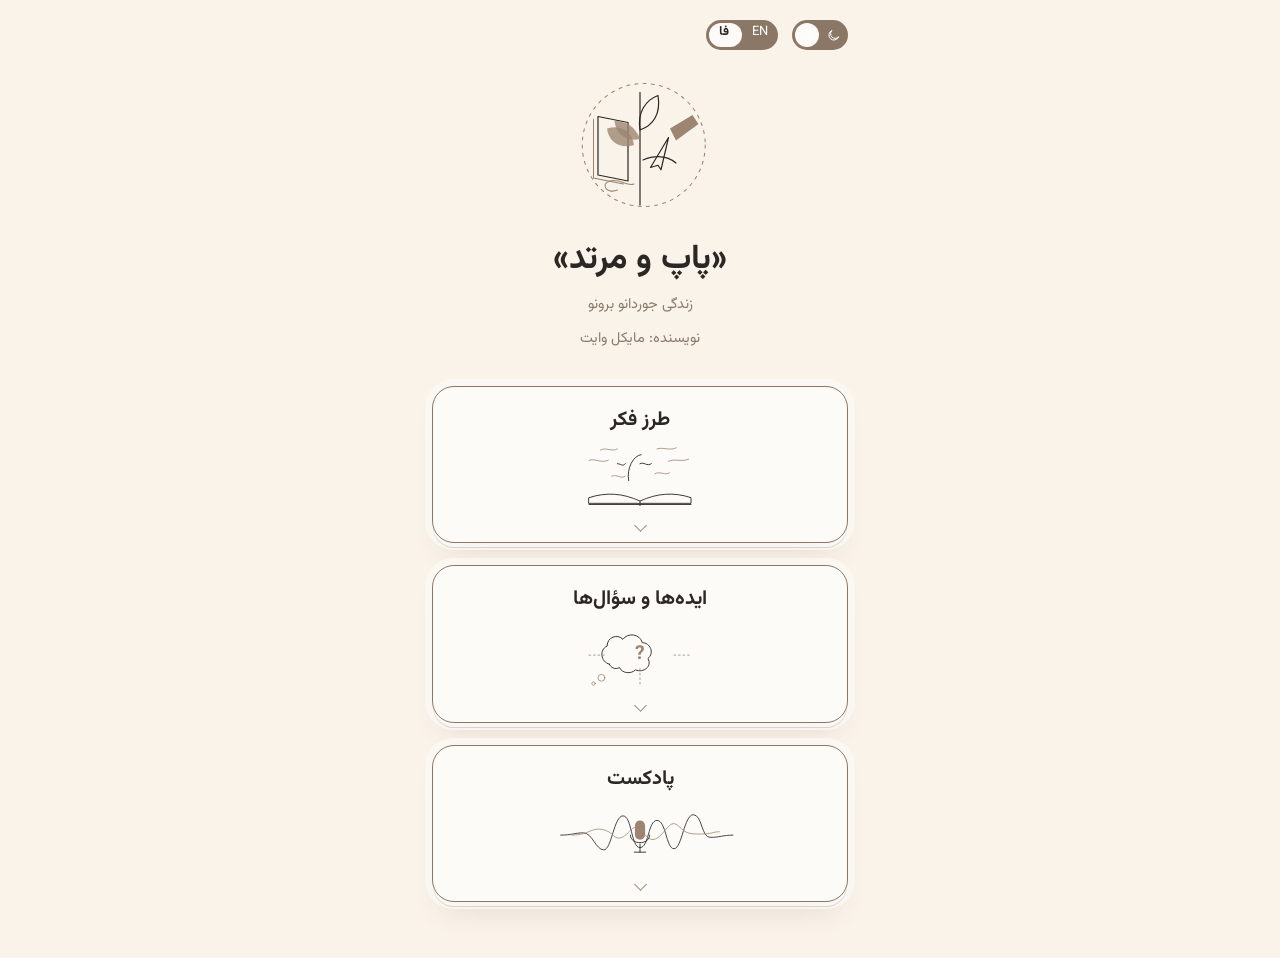
==== index.html @ 408b4d44 "Create index.html" ====
<!DOCTYPE html>
<html lang="fa" dir="rtl" data-theme="light">
<head>
<meta charset="utf-8">
<meta name="viewport" content="width=device-width, initial-scale=1">
<title>پاپ و مرتد | The Pope and the Heretic</title>
<link rel="preconnect" href="https://fonts.googleapis.com">
<link rel="preconnect" href="https://fonts.gstatic.com" crossorigin>
<link href="https://fonts.googleapis.com/css2?family=Vazirmatn:wght@300;400;500;700&display=swap" rel="stylesheet">
<style>
:root{--bg:#faf3ea;--card:#fdfbf8;--ink:#2b2724;--soft:#8a7b6c;--line:#8b7765;--accent:#9c8671;--shadow:rgba(120,95,70,.18)}
[data-theme="dark"]{--bg:#1d1a17;--card:#27231f;--ink:#f1e9df;--soft:#b3a393;--line:#a8927d;--accent:#c4ab92;--shadow:rgba(0,0,0,.5)}
*{box-sizing:border-box;margin:0}
html,body{min-height:100%}
body{background:var(--bg);color:var(--ink);font-family:"Vazirmatn",Tahoma,sans-serif;line-height:1.9;transition:background .3s,color .3s}
body[dir=ltr],[dir=ltr] body{font-family:"Vazirmatn",Georgia,serif}
a{color:inherit;text-decoration:none}
:focus-visible{outline:2px solid var(--accent);outline-offset:3px}
.wrap{max-width:460px;margin:0 auto;padding:20px 22px 56px}
.top{display:flex;justify-content:flex-start;align-items:center;gap:14px;direction:ltr;font-size:15px}
.langsw{width:72px;height:30px;border-radius:15px;border:0;background:var(--line);position:relative;display:flex;padding:0;cursor:pointer;font:inherit;font-size:13px;color:#fff}
.langsw::before{content:"";position:absolute;top:3px;left:3px;width:33px;height:24px;border-radius:12px;background:var(--card);transition:transform .25s}
html[lang=en] .langsw::before{transform:translateX(33px)}
.langsw span{flex:1;z-index:1;display:flex;align-items:center;justify-content:center;transition:color .25s}
html[lang=fa] .langsw span:first-child,html[lang=en] .langsw span:last-child{color:var(--ink);font-weight:700}
.theme{width:56px;height:30px;border-radius:15px;border:0;background:var(--line);position:relative;cursor:pointer;display:flex;align-items:center;justify-content:space-between;padding:0 7px;color:#fff}
.theme::before{content:"";position:absolute;top:3px;left:3px;width:24px;height:24px;border-radius:50%;background:var(--card);transition:transform .25s}
[data-theme="dark"] .theme::before{transform:translateX(26px)}
.theme svg{width:15px;height:15px;position:relative;z-index:1}
.top{justify-content:flex-end}
[dir=ltr] .top{justify-content:flex-end}
.logo{display:block;width:150px;margin:20px auto 14px;color:var(--ink)}
h1{font-size:34px;text-align:center;font-weight:700;line-height:1.5}
.tag{text-align:center;color:var(--soft);font-size:14.5px;margin:6px 0 34px}
.cards{display:grid;gap:22px}
.card{display:block;background:var(--card);border:1px solid var(--line);border-radius:22px;padding:0;text-align:center;box-shadow:0 0 0 7px color-mix(in srgb,var(--card) 70%,transparent),0 18px 30px -12px var(--shadow),0 5px 0 -1px var(--card),0 6px 0 -1px var(--line);transition:transform .2s}
.card:hover{transform:translateY(-2px)}
.hd{all:unset;box-sizing:border-box;display:block;width:100%;padding:14px 18px 10px;cursor:pointer;text-align:center}
.hd:focus-visible{outline:2px solid var(--accent);outline-offset:-4px;border-radius:22px}
.panel{padding:4px 16px 16px;text-align:start;border-top:1px dashed var(--line);margin:0 14px;padding-inline:0;padding-top:14px}
.card[data-open] .hd svg{opacity:.45}
.card h2{font-size:20px;font-weight:700;margin-bottom:2px}
.card svg{width:100%;height:68px}
.s{fill:none;stroke:var(--ink);stroke-width:1.6;stroke-linecap:round;stroke-linejoin:round}
.a{fill:none;stroke:var(--accent);stroke-width:1.4;stroke-linecap:round}
.f{fill:var(--accent);stroke:none}
.back{display:inline-block;margin:26px 0 8px;color:var(--soft);font-size:15px}
.page h1{font-size:28px;margin:10px 0 6px}
.page .tag{margin-bottom:24px}
.entry{background:var(--card);border:1px solid var(--line);border-radius:18px;padding:16px 18px;margin-bottom:14px}
.entry h3{font-size:17px;font-weight:500}
.entry p{color:var(--soft);font-size:14.5px}
.entry audio{width:100%;margin-top:10px}
.prose p{margin-bottom:12px;font-size:15.5px;line-height:2.1;text-align:justify}
.prose p:last-child{margin-bottom:0;font-weight:500}
.ql{list-style:none;padding:0;display:grid;gap:10px}
.ql li{background:var(--bg);border:1px solid var(--line);border-radius:14px;padding:10px 14px;font-size:15.5px;line-height:1.9}
[hidden]{display:none!important}

/* ===== پویانمایی ===== */
@keyframes rise{from{opacity:0;transform:translateY(10px)}}
@keyframes draw{to{stroke-dashoffset:0}}
@keyframes fadein{from{opacity:0}}
@keyframes float{50%{transform:translateY(-6px)}}
@keyframes drift{50%{transform:translate(4px,-5px);opacity:.6}}
@keyframes pulse{50%{transform:scale(1.18)}}
@keyframes wave{from{transform:scaleY(.45)}to{transform:scaleY(1.08)}}
.logo{animation:fadein .8s both}
h1{animation:rise .5s .1s both}
.tag{animation:rise .5s .15s both}
.tag+.tag{animation-delay:.2s}
.cards .card:nth-child(1){animation:rise .5s .25s both}
.cards .card:nth-child(2){animation:rise .5s .32s both}
.cards .card:nth-child(3){animation:rise .5s .39s both}
.top{animation:fadein .8s both}
.card,.entry,.ql li{transition:background .3s,border-color .3s,transform .25s,box-shadow .3s}
.card:active{transform:scale(.985)}
.hd svg{transition:transform .35s,opacity .3s}
.hd:hover svg{transform:scale(1.05)}
.hd::after{content:"";display:block;width:8px;height:8px;margin:0 auto 2px;border-right:1.6px solid var(--accent);border-bottom:1.6px solid var(--accent);transform:rotate(45deg);transition:transform .35s}
.card[data-open] .hd::after{transform:rotate(225deg) translate(-2px,-2px)}
@media (prefers-reduced-motion:reduce){*,*::before{animation:none!important;transition:none!important}}

</style>
</head>
<body>
<div class="wrap">
  <div class="top">
    <button class="langsw" id="langsw" aria-label="Language / زبان"><span>فا</span><span>EN</span></button>
    <button class="theme" id="theme" aria-label="Toggle theme">
      <svg viewBox="0 0 24 24" class="s" style="stroke:#fff"><circle cx="12" cy="12" r="4"/><path d="M12 2v3M12 19v3M2 12h3M19 12h3M5 5l2 2M17 17l2 2M19 5l-2 2M7 17l-2 2"/></svg>
      <svg viewBox="0 0 24 24" class="s" style="stroke:#fff"><path d="M20 14.5A8 8 0 1 1 9.5 4a6.5 6.5 0 0 0 10.5 10.5z"/></svg>
    </button>
  </div>

  <!-- HOME -->
  <main id="home">
    <svg class="logo" viewBox="0 0 200 200" aria-hidden="true">
      <circle class="a" cx="105" cy="100" r="82" stroke-dasharray="4 7"/>
      <path class="s" d="M44 62l40 8v78l-40-8z"/><path class="a" d="M38 66v78l40 8"/>
      <path class="f" d="M56 78c18-6 34 4 36 22-18 6-34-4-36-22z" opacity=".8"/>
      <path class="s" d="M100 30v150"/>
      <path class="s" d="M100 80c-4-24 8-40 24-46 4 24-6 40-24 46z"/>
      <path class="f" d="M100 92c-6-16-18-24-34-24 2 18 16 28 34 24z" opacity=".8"/>
      <path class="s" d="M104 120c20-8 34-4 44 4"/>
      <path class="f" d="M140 78l30-18 8 12-30 22z"/><path class="s" d="M138 90l-24 40 10-3 4 6z"/>
      <path class="a" d="M70 160c-14 6-24-8-10-12s22 8 32 4"/>
    </svg>
    <h1 data-i="title">«پاپ و مرتد»</h1>
    <p class="tag" data-i="tag" style="margin-bottom:2px">زندگی جوردانو برونو</p>
    <p class="tag" data-i="author">نویسنده: مایکل وایت</p>
    <nav class="cards">
      <article class="card" id="mindset"><button class="hd" aria-expanded="false" aria-controls="p-mindset"><h2 data-i="c1">طرز فکر</h2><svg viewBox="0 0 300 120"><path class="a" d="M80 16c10-6 20 4 30-2M60 34c12-4 20 6 34 0M180 14c10-4 24 4 34-2M200 36c10-6 24 2 36-4"/><path class="s" d="M130 70c-4-22 8-44 22-46"/><path class="s" d="M110 40c6 0 10 6 14 0M150 40c8-4 12 6 20 0"/><path class="a" d="M100 62c10-4 16 6 24 0M176 58c10-6 18 4 26-2"/><path class="s" d="M60 100c30-10 60-8 90 6 30-14 60-16 90-6v10H60z" style="fill:var(--card)"/><path class="s" d="M60 112h180"/><path class="s" d="M150 106v8"/></svg></button><div class="panel" id="p-mindset" hidden><div class="prose"><p data-i="m1"></p><p data-i="m2"></p><p data-i="m3"></p><p data-i="m4"></p></div></div></article>
      <article class="card" id="ideas"><button class="hd" aria-expanded="false" aria-controls="p-ideas"><h2 data-i="c2">ایده‌ها و سؤال‌ها</h2><svg viewBox="0 0 300 120"><path class="s" d="M96 78c-16-4-18-26-4-32 0-16 18-22 28-12 8-12 30-10 34 6 14 0 22 18 10 28 8 14-8 26-22 20-8 8-24 6-28-4-8 4-16 0-18-6z"/><text x="150" y="68" text-anchor="middle" font-size="34" font-weight="700" style="fill:var(--accent)">?</text><path class="a" d="M150 86v30M60 62h30M210 62h32" stroke-dasharray="3 5"/><circle class="a" cx="82" cy="102" r="6"/><circle class="a" cx="68" cy="112" r="3"/></svg></button><div class="panel" id="p-ideas" hidden><ul class="ql"><li data-i="i1"></li><li data-i="i2"></li><li data-i="i3"></li><li data-i="i4"></li><li data-i="i5"></li></ul></div></article>
      <article class="card" id="podcast"><button class="hd" aria-expanded="false" aria-controls="p-podcast"><h2 data-i="c3">پادکست</h2><svg viewBox="0 0 300 120"><path class="s" d="M10 62c20 0 24-4 40-4s22 30 36 30 18-60 34-60 14 56 30 56 14-48 30-48 16 50 30 50 18-60 34-60 14 40 30 40 22-4 40-4" style="stroke-width:1.5"/><path class="a" d="M30 62c30 0 34-14 54-10s20 20 34 14 20-26 32-14 18 24 32 14 22-34 36-20 20 14 40 14 20-4 32-4"/><rect x="141" y="36" width="18" height="34" rx="9" style="fill:var(--accent)"/><path class="s" d="M133 62c0 18 34 18 34 0M150 78v14M140 92h20"/></svg></button><div class="panel" id="p-podcast" hidden><div id="eps"></div></div></article>
    </nav>
  </main>
</div>

<script>
const T={
fa:{m1:"شاید نتوان مطابق با نقطه نظر عموم مردم جوردانو برونو را اولین شهید راه علم دانست ولی به حق می‌توان وی را اولین شهید راه آزادی اندیشه برای نوع بشر متصور شد.",m2:"جوردانو برونو در زندگی خود رکورد جالبی دارد و آن این است که از طرف هر سه فرقه بزرگ مسیحی طرد شد. کاتولیک‌ها وی را از رم راندند. کالوینیست‌ها از ژنو و لوتری‌ها از آلمان.",m3:"زندگی برونو ستخوش تناقض‌هایی جالب توجه و مطالعه است. نولان در زمانی به قتل رسید که ساختارهای خشک قرون وسطایی تا حد زیادی مضمحل شده بودند. برونو در انتهای عصری مطرود کلیسا شد که در طول آن خود واتیکان بزرگانی نظیر میکل آنژ و رافائل را به کار گرفته بود تا آثاری مثل آفرینش، داوری اخروی و مکتب آتن را خلق کنند.",m4:"به راستی که ترس کلیسا از صدور حکم اعدام برونو بیش از بیم برونو از پذیرش آن بود.",i1:"هنر حافظه چیست؟",i2:"فلسفه طبیعی، فیلسوفان طبیعی و ارتباط آن با علوم خفیه.",i3:"پژوهش در رابطه نظریه وحدت شناخت.",i4:"تحقیق درمورد چیستی مکتب کالوینیسم.",i5:"ملرتین لوتر، آمرزش نامه ها و تز ۹۵ بندی",title:"«پاپ و مرتد»",tag:"زندگی جوردانو برونو",author:"نویسنده: مایکل وایت",c1:"طرز فکر",c2:"ایده‌ها و سؤال‌ها",c3:"پادکست",back:"→ بازگشت",
t1:"این کتاب چطور جهان را می‌بیند",t2:"آنچه کتاب در ذهن برانگیخت",t3:"گفت‌وگو درباره کتاب",
e1:"نخستین یادداشت",e2:"یادداشت دوم",q1:"نخستین پرسش",q2:"پرسش دوم",ep1:"قسمت اول",
p1:"متن یادداشت را اینجا بنویس.",p2:"پرسش یا ایده را اینجا بنویس.",p3:"فایل صوتی را در پوشه audio بگذار و آدرسش را اینجا بنویس."},
en:{m1:"Perhaps Giordano Bruno cannot be considered, by the common view, the first martyr of science, but he can rightly be regarded as the first martyr of freedom of thought for humankind.",m2:"Giordano Bruno holds a remarkable record in his life: he was rejected by all three major Christian denominations. The Catholics drove him out of Rome, the Calvinists out of Geneva, and the Lutherans out of Germany.",m3:"Bruno's life was marked by contradictions worth noting and studying. The Nolan was put to death at a time when the rigid structures of the Middle Ages had largely crumbled. Bruno was cast out by the Church at the end of an era in which the Vatican itself had employed masters such as Michelangelo and Raphael to create works like the Creation, the Last Judgment, and the School of Athens.",m4:"Truly, the Church's fear of issuing Bruno's death sentence was greater than Bruno's dread of accepting it.",i1:"What is the art of memory?",i2:"Natural philosophy, natural philosophers, and their relation to the occult sciences.",i3:"Research on the theory of the unity of knowledge.",i4:"Research on what the school of Calvinism is.",i5:"Martin Luther, indulgences, and the 95 Theses.",title:"“The Pope and the Heretic”",tag:"The Life of Giordano Bruno",author:"By Michael White",c1:"Mindset",c2:"Ideas & Questions",c3:"Podcast",back:"← Back",
t1:"How this book sees the world",t2:"What the book set in motion",t3:"Conversations about the book",
e1:"First note",e2:"Second note",q1:"First question",q2:"Second question",ep1:"Episode one",
p1:"Write your note here.",p2:"Write your question or idea here.",p3:"Put the audio file in the audio folder and link it here."}};
const root=document.documentElement,$=s=>document.querySelector(s);
let first=true;
function setLang(l){
  if(!first&&!calm)document.querySelector("main").animate([{opacity:0},{opacity:1,transform:"none"}],{duration:220,easing:"ease-out"});
  first=false;
  root.lang=l;root.dir=l==="fa"?"rtl":"ltr";
  document.querySelectorAll("[data-i]").forEach(e=>e.textContent=T[l][e.dataset.i]);
  renderEps();
  try{localStorage.setItem("lang",l)}catch(e){}
}
function setTheme(t){root.dataset.theme=t;try{localStorage.setItem("theme",t)}catch(e){}}
$("#langsw").onclick=()=>setLang(root.lang==="fa"?"en":"fa");
$("#theme").onclick=()=>setTheme(root.dataset.theme==="dark"?"light":"dark");
const calm=matchMedia("(prefers-reduced-motion: reduce)").matches;
function openP(p){
  p.hidden=false;if(calm)return;
  const h=p.scrollHeight;p.style.overflow="hidden";
  p.animate([{height:"0px",paddingTop:"0px",paddingBottom:"0px",opacity:0},{height:h+"px",paddingTop:"14px",paddingBottom:"16px",opacity:1}],{duration:260,easing:"ease-out"}).onfinish=()=>p.style.overflow="";
}
function closeP(p){
  if(p.hidden)return;
  if(calm){p.hidden=true;return}
  const h=p.offsetHeight;p.style.overflow="hidden";
  p.animate([{height:h+"px",paddingTop:"14px",paddingBottom:"16px",opacity:1},{height:"0px",paddingTop:"0px",paddingBottom:"0px",opacity:0}],{duration:200,easing:"ease"}).onfinish=()=>{p.hidden=true;p.style.overflow=""};
}
document.querySelectorAll(".hd").forEach(b=>b.onclick=()=>{
  const c=b.parentElement,p=c.querySelector(".panel"),open=p.hidden;
  document.querySelectorAll(".card").forEach(x=>{closeP(x.querySelector(".panel"));x.removeAttribute("data-open");x.querySelector(".hd").setAttribute("aria-expanded","false")});
  if(open){openP(p);c.dataset.open="";b.setAttribute("aria-expanded","true");setTimeout(()=>c.scrollIntoView({behavior:"smooth",block:"nearest"}),120)}
});
/* ===== پادکست: فقط این لیست را ویرایش کن ===== */
const EPISODES=[
  {title:"قسمت اول",titleEn:"Episode one",desc:"توضیح کوتاه این قسمت",descEn:"A short description of this episode",src:"audio/ep1.mp3"}
  // {title:"قسمت دوم",titleEn:"Episode two",desc:"...",descEn:"...",src:"https://archive.org/download/نام-آیتم/ep2.mp3"}
];
function renderEps(){
  const eps=$("#eps");eps.innerHTML="";const en=root.lang==="en";
  EPISODES.forEach(e=>{
    const d=document.createElement("div");d.className="entry";
    const h=document.createElement("h3");h.textContent=en?(e.titleEn||e.title):e.title;
    const p=document.createElement("p");p.textContent=en?(e.descEn||e.desc):e.desc;
    const a=document.createElement("audio");a.controls=true;a.preload="none";a.src=e.src;
    d.append(h,p,a);eps.append(d);
  });
}
let l="fa",t=matchMedia("(prefers-color-scheme: dark)").matches?"dark":"light";
try{l=localStorage.getItem("lang")||l;t=localStorage.getItem("theme")||t}catch(e){}
setTheme(t);setLang(l);
</script>
</body>
</html>
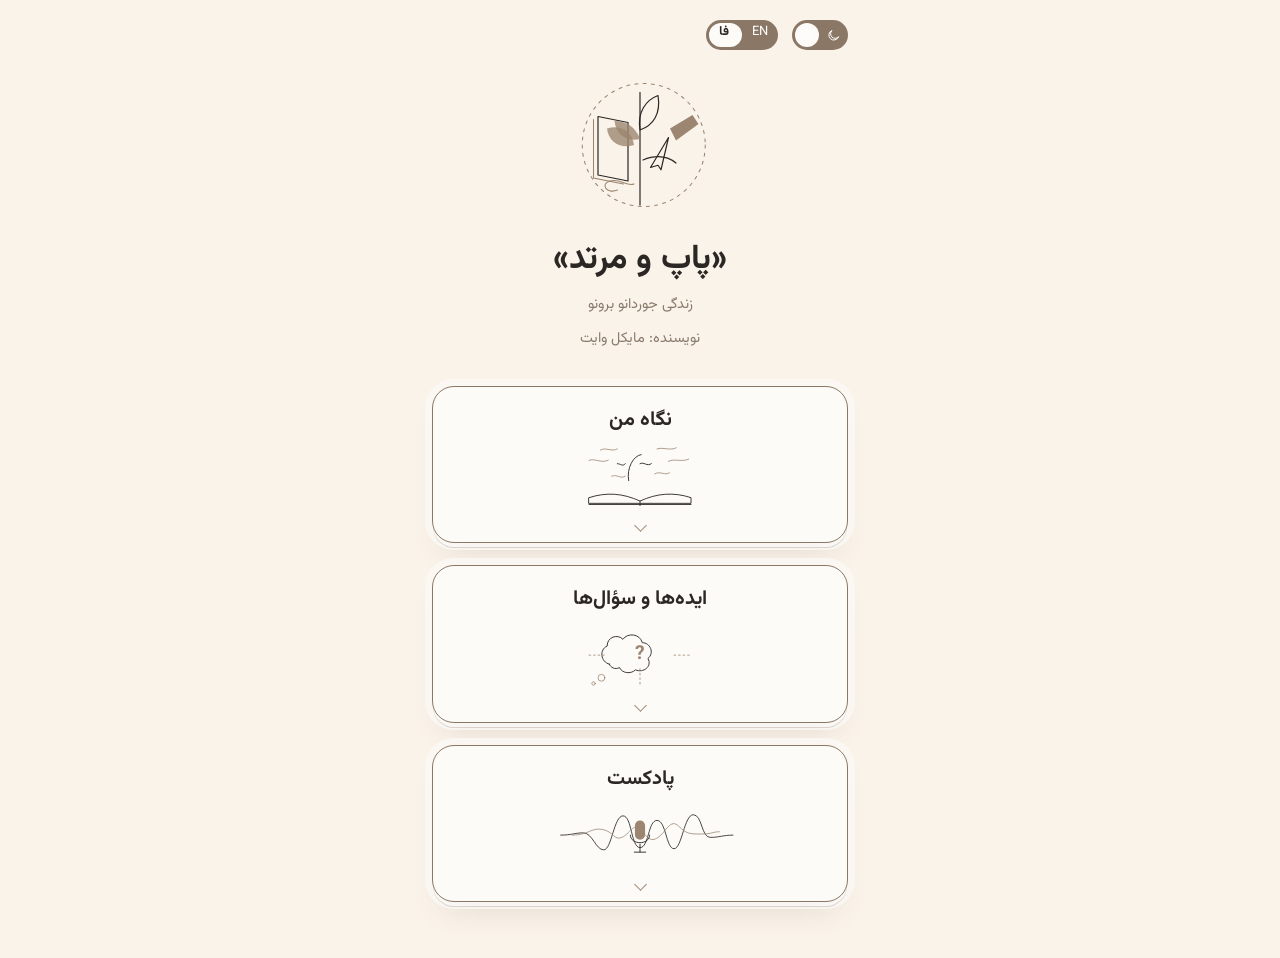
==== commit 53bea666: "Update index.html" ====
--- a/index.html
+++ b/index.html
@@ -12,6 +12,8 @@
 [data-theme="dark"]{--bg:#1d1a17;--card:#27231f;--ink:#f1e9df;--soft:#b3a393;--line:#a8927d;--accent:#c4ab92;--shadow:rgba(0,0,0,.5)}
 *{box-sizing:border-box;margin:0}
 html,body{min-height:100%}
+body{overflow-x:hidden}
+.entry,.panel{min-width:0}
 body{background:var(--bg);color:var(--ink);font-family:"Vazirmatn",Tahoma,sans-serif;line-height:1.9;transition:background .3s,color .3s}
 body[dir=ltr],[dir=ltr] body{font-family:"Vazirmatn",Georgia,serif}
 a{color:inherit;text-decoration:none}
@@ -55,6 +57,28 @@
 .prose p:last-child{margin-bottom:0;font-weight:500}
 .ql{list-style:none;padding:0;display:grid;gap:10px}
 .ql li{background:var(--bg);border:1px solid var(--line);border-radius:14px;padding:10px 14px;font-size:15.5px;line-height:1.9}
+
+/* ===== پخش‌کننده ===== */
+.pl{margin-top:14px;direction:ltr}
+.pl-bar{display:flex;align-items:center;gap:10px;font-size:12.5px;color:var(--soft);font-variant-numeric:tabular-nums}
+.pl-bar span{min-width:34px;text-align:center}
+.pl input[type=range]{flex:1;min-width:0;height:22px;margin:0;background:none;-webkit-appearance:none;appearance:none;cursor:pointer;--p:0%}
+.pl input[type=range]::-webkit-slider-runnable-track{height:4px;border-radius:2px;background:linear-gradient(to right,var(--accent) var(--p),var(--line) var(--p))}
+.pl input[type=range]::-webkit-slider-thumb{-webkit-appearance:none;width:14px;height:14px;border-radius:50%;background:var(--accent);margin-top:-5px;border:0}
+.pl input[type=range]::-moz-range-track{height:4px;border-radius:2px;background:var(--line)}
+.pl input[type=range]::-moz-range-progress{height:4px;border-radius:2px;background:var(--accent)}
+.pl input[type=range]::-moz-range-thumb{width:14px;height:14px;border:0;border-radius:50%;background:var(--accent)}
+.pl-ctl{display:grid;grid-template-columns:1fr auto auto auto 1fr;align-items:center;gap:8px;margin-top:10px}
+.pl-ctl .spd{justify-self:start}
+.pl button{border:0;background:none;color:var(--ink);cursor:pointer;display:grid;place-items:center;padding:0;transition:transform .15s,opacity .2s}
+.pl button:active{transform:scale(.92)}
+.pl svg{display:block}
+.pl .pp{width:54px;height:54px;border-radius:50%;background:var(--accent);color:var(--card)}
+.pl .pp svg{width:26px;height:26px;fill:currentColor}
+.pl .sk{width:42px;height:42px}
+.pl .sk svg{width:30px;height:30px;fill:none;stroke:currentColor;stroke-width:1.7;stroke-linecap:round;stroke-linejoin:round}
+.pl .sk .fl{fill:currentColor;stroke:none}
+.pl .spd{height:30px;padding:0 9px;border-radius:15px;border:1px solid var(--line);font:inherit;font-size:13px;font-weight:700}
 [hidden]{display:none!important}
 
 /* ===== پویانمایی ===== */
@@ -119,7 +143,7 @@
 
 <script>
 const T={
-fa:{m1:"شاید نتوان مطابق با نقطه نظر عموم مردم جوردانو برونو را اولین شهید راه علم دانست ولی به حق می‌توان وی را اولین شهید راه آزادی اندیشه برای نوع بشر متصور شد.",m2:"جوردانو برونو در زندگی خود رکورد جالبی دارد و آن این است که از طرف هر سه فرقه بزرگ مسیحی طرد شد. کاتولیک‌ها وی را از رم راندند. کالوینیست‌ها از ژنو و لوتری‌ها از آلمان.",m3:"زندگی برونو ستخوش تناقض‌هایی جالب توجه و مطالعه است. نولان در زمانی به قتل رسید که ساختارهای خشک قرون وسطایی تا حد زیادی مضمحل شده بودند. برونو در انتهای عصری مطرود کلیسا شد که در طول آن خود واتیکان بزرگانی نظیر میکل آنژ و رافائل را به کار گرفته بود تا آثاری مثل آفرینش، داوری اخروی و مکتب آتن را خلق کنند.",m4:"به راستی که ترس کلیسا از صدور حکم اعدام برونو بیش از بیم برونو از پذیرش آن بود.",i1:"هنر حافظه چیست؟",i2:"فلسفه طبیعی، فیلسوفان طبیعی و ارتباط آن با علوم خفیه.",i3:"پژوهش در رابطه نظریه وحدت شناخت.",i4:"تحقیق درمورد چیستی مکتب کالوینیسم.",i5:"ملرتین لوتر، آمرزش نامه ها و تز ۹۵ بندی",title:"«پاپ و مرتد»",tag:"زندگی جوردانو برونو",author:"نویسنده: مایکل وایت",c1:"طرز فکر",c2:"ایده‌ها و سؤال‌ها",c3:"پادکست",back:"→ بازگشت",
+fa:{m1:"شاید نتوان مطابق با نقطه نظر عموم مردم جوردانو برونو را اولین شهید راه علم دانست ولی به حق می‌توان وی را اولین شهید راه آزادی اندیشه برای نوع بشر متصور شد.",m2:"جوردانو برونو در زندگی خود رکورد جالبی دارد و آن این است که از طرف هر سه فرقه بزرگ مسیحی طرد شد. کاتولیک‌ها وی را از رم راندند. کالوینیست‌ها از ژنو و لوتری‌ها از آلمان.",m3:"زندگی برونو دستخوش تناقض‌هایی جالب توجه و مطالعه است. نولان در زمانی به قتل رسید که ساختارهای خشک قرون وسطایی تا حد زیادی مضمحل شده بودند. برونو در انتهای عصری مطرود کلیسا شد که در طول آن خود واتیکان بزرگانی نظیر میکل آنژ و رافائل را به کار گرفته بود تا آثاری مثل آفرینش، داوری اخروی و مکتب آتن را خلق کنند.",m4:"به راستی که ترس کلیسا از صدور حکم اعدام برونو بیش از بیم برونو از پذیرش آن بود.",i1:"هنر حافظه چیست؟",i2:"فلسفه طبیعی، فیلسوفان طبیعی و ارتباط آن با علوم خفیه.",i3:"پژوهش در رابطه نظریه وحدت شناخت.",i4:"تحقیق درمورد چیستی مکتب کالوینیسم.",i5:"ملرتین لوتر، آمرزش نامه ها و تز ۹۵ بندی",title:"«پاپ و مرتد»",tag:"زندگی جوردانو برونو",author:"نویسنده: مایکل وایت",c1:"نگاه من ",c2:"ایده‌ها و سؤال‌ها",c3:"پادکست",back:"→ بازگشت",
 t1:"این کتاب چطور جهان را می‌بیند",t2:"آنچه کتاب در ذهن برانگیخت",t3:"گفت‌وگو درباره کتاب",
 e1:"نخستین یادداشت",e2:"یادداشت دوم",q1:"نخستین پرسش",q2:"پرسش دوم",ep1:"قسمت اول",
 p1:"متن یادداشت را اینجا بنویس.",p2:"پرسش یا ایده را اینجا بنویس.",p3:"فایل صوتی را در پوشه audio بگذار و آدرسش را اینجا بنویس."},
@@ -159,17 +183,44 @@
 });
 /* ===== پادکست: فقط این لیست را ویرایش کن ===== */
 const EPISODES=[
-  {title:"قسمت اول",titleEn:"Episode one",desc:"توضیح کوتاه این قسمت",descEn:"A short description of this episode",src:"audio/ep1.mp3"}
+  {title:"چرا کلیسا جوردانو برونو را سوزاند؟",titleEn:"Why Did the Church Burn Giordano Bruno?",desc:"",descEn:"",src:"چرا_کلیسا_جوردانو_برونو_را_سوزاند.mp3"}
   // {title:"قسمت دوم",titleEn:"Episode two",desc:"...",descEn:"...",src:"https://archive.org/download/نام-آیتم/ep2.mp3"}
 ];
+const IC={
+ play:'<svg viewBox="0 0 24 24"><path d="M8 5v14l11-7z"/></svg>',
+ pause:'<svg viewBox="0 0 24 24"><path d="M7 5h4v14H7zM13 5h4v14h-4z"/></svg>',
+ fwd:'<svg viewBox="0 0 24 24"><path d="M12 5a8 8 0 1 1-8 8"/><path class="fl" d="M12 1.5v7l4.2-3.5z"/><text x="12" y="16.2" text-anchor="middle" font-size="7.5" font-weight="700" stroke="none" fill="currentColor">10</text></svg>',
+ back:'<svg viewBox="0 0 24 24"><g transform="translate(24 0) scale(-1 1)"><path d="M12 5a8 8 0 1 1-8 8"/><path class="fl" d="M12 1.5v7l4.2-3.5z"/></g><text x="12" y="16.2" text-anchor="middle" font-size="7.5" font-weight="700" stroke="none" fill="currentColor">10</text></svg>'
+};
+const RATES=[1,1.25,1.5,2,0.75];
+const fmt=t=>{if(!isFinite(t))return"0:00";const m=Math.floor(t/60),s=Math.floor(t%60);return m+":"+String(s).padStart(2,"0")};
+function buildPlayer(src){
+  const a=new Audio();a.preload="metadata";a.src=src;
+  const w=document.createElement("div");w.className="pl";
+  w.innerHTML='<div class="pl-bar"><span class="cur">0:00</span><input type="range" min="0" max="1000" value="0" aria-label="Seek"><span class="dur">0:00</span></div><div class="pl-ctl"><button class="spd" title="Speed">1×</button><button class="sk" title="-10s" aria-label="Back 10 seconds">'+IC.back+'</button><button class="pp" aria-label="Play">'+IC.play+'</button><button class="sk" title="+10s" aria-label="Forward 10 seconds">'+IC.fwd+'</button><span class="sp"></span></div>';
+  const q=x=>w.querySelector(x),bar=q("input"),pp=q(".pp"),sk=w.querySelectorAll(".sk"),spd=q(".spd");let ri=0;
+  const paint=()=>{const p=a.duration?a.currentTime/a.duration*100:0;bar.value=p*10;bar.style.setProperty("--p",p+"%");q(".cur").textContent=fmt(a.currentTime)};
+  a.onloadedmetadata=()=>{q(".dur").textContent=fmt(a.duration)};
+  a.ontimeupdate=paint;
+  a.onplay=()=>{pp.innerHTML=IC.pause;pp.setAttribute("aria-label","Pause")};
+  a.onpause=()=>{pp.innerHTML=IC.play;pp.setAttribute("aria-label","Play")};
+  pp.onclick=()=>a.paused?a.play():a.pause();
+  sk[0].onclick=()=>{a.currentTime=Math.max(0,a.currentTime-10)};
+  sk[1].onclick=()=>{a.currentTime=Math.min(a.duration||0,a.currentTime+10)};
+  spd.onclick=()=>{ri=(ri+1)%RATES.length;a.playbackRate=RATES[ri];spd.textContent=RATES[ri]+"×"};
+  bar.oninput=()=>{if(a.duration){a.currentTime=bar.value/1000*a.duration;paint()}};
+  return w;
+}
 function renderEps(){
-  const eps=$("#eps");eps.innerHTML="";const en=root.lang==="en";
-  EPISODES.forEach(e=>{
+  const eps=$("#eps"),en=root.lang==="en";
+  if(!eps.children.length)EPISODES.forEach(e=>{
     const d=document.createElement("div");d.className="entry";
-    const h=document.createElement("h3");h.textContent=en?(e.titleEn||e.title):e.title;
-    const p=document.createElement("p");p.textContent=en?(e.descEn||e.desc):e.desc;
-    const a=document.createElement("audio");a.controls=true;a.preload="none";a.src=e.src;
-    d.append(h,p,a);eps.append(d);
+    d.append(document.createElement("h3"),document.createElement("p"),buildPlayer(e.src));eps.append(d);
+  });
+  EPISODES.forEach((e,i)=>{
+    const d=eps.children[i],p=d.querySelector("p");
+    d.querySelector("h3").textContent=en?(e.titleEn||e.title):e.title;
+    p.textContent=en?(e.descEn||e.desc):e.desc;p.hidden=!p.textContent;
   });
 }
 let l="fa",t=matchMedia("(prefers-color-scheme: dark)").matches?"dark":"light";
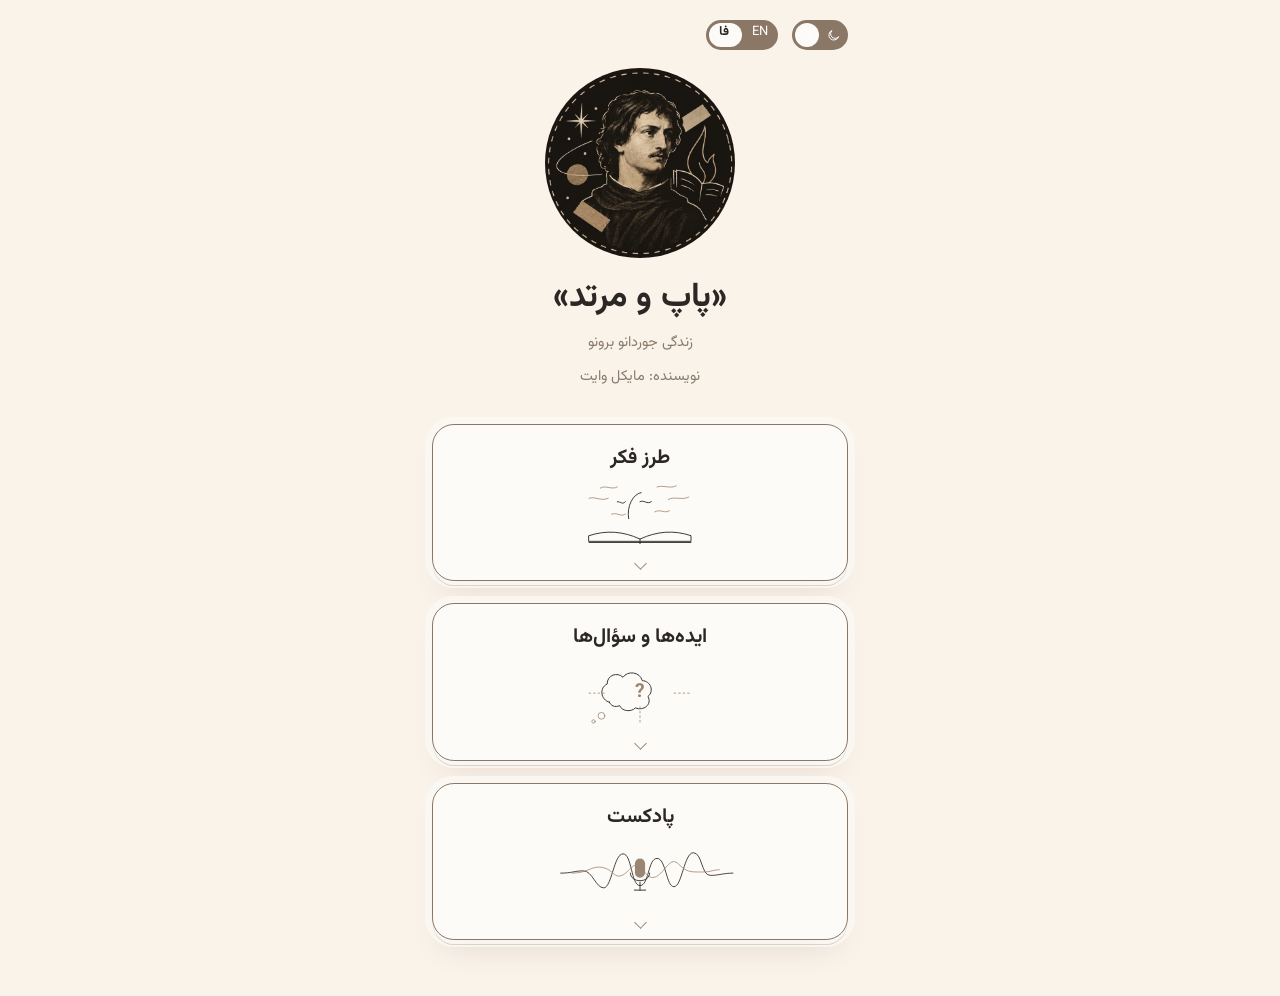
==== commit 1c634130: "Update index.html" ====
--- a/index.html
+++ b/index.html
@@ -31,7 +31,7 @@
 .theme svg{width:15px;height:15px;position:relative;z-index:1}
 .top{justify-content:flex-end}
 [dir=ltr] .top{justify-content:flex-end}
-.logo{display:block;width:150px;margin:20px auto 14px;color:var(--ink)}
+.logo{display:block;width:190px;height:190px;margin:18px auto 14px;border-radius:50%;object-fit:cover}
 h1{font-size:34px;text-align:center;font-weight:700;line-height:1.5}
 .tag{text-align:center;color:var(--soft);font-size:14.5px;margin:6px 0 34px}
 .cards{display:grid;gap:22px}
@@ -119,17 +119,7 @@
 
   <!-- HOME -->
   <main id="home">
-    <svg class="logo" viewBox="0 0 200 200" aria-hidden="true">
-      <circle class="a" cx="105" cy="100" r="82" stroke-dasharray="4 7"/>
-      <path class="s" d="M44 62l40 8v78l-40-8z"/><path class="a" d="M38 66v78l40 8"/>
-      <path class="f" d="M56 78c18-6 34 4 36 22-18 6-34-4-36-22z" opacity=".8"/>
-      <path class="s" d="M100 30v150"/>
-      <path class="s" d="M100 80c-4-24 8-40 24-46 4 24-6 40-24 46z"/>
-      <path class="f" d="M100 92c-6-16-18-24-34-24 2 18 16 28 34 24z" opacity=".8"/>
-      <path class="s" d="M104 120c20-8 34-4 44 4"/>
-      <path class="f" d="M140 78l30-18 8 12-30 22z"/><path class="s" d="M138 90l-24 40 10-3 4 6z"/>
-      <path class="a" d="M70 160c-14 6-24-8-10-12s22 8 32 4"/>
-    </svg>
+    <img class="logo" alt="جوردانو برونو" width="190" height="190" src="[data-uri]">
     <h1 data-i="title">«پاپ و مرتد»</h1>
     <p class="tag" data-i="tag" style="margin-bottom:2px">زندگی جوردانو برونو</p>
     <p class="tag" data-i="author">نویسنده: مایکل وایت</p>
@@ -143,7 +133,7 @@
 
 <script>
 const T={
-fa:{m1:"شاید نتوان مطابق با نقطه نظر عموم مردم جوردانو برونو را اولین شهید راه علم دانست ولی به حق می‌توان وی را اولین شهید راه آزادی اندیشه برای نوع بشر متصور شد.",m2:"جوردانو برونو در زندگی خود رکورد جالبی دارد و آن این است که از طرف هر سه فرقه بزرگ مسیحی طرد شد. کاتولیک‌ها وی را از رم راندند. کالوینیست‌ها از ژنو و لوتری‌ها از آلمان.",m3:"زندگی برونو دستخوش تناقض‌هایی جالب توجه و مطالعه است. نولان در زمانی به قتل رسید که ساختارهای خشک قرون وسطایی تا حد زیادی مضمحل شده بودند. برونو در انتهای عصری مطرود کلیسا شد که در طول آن خود واتیکان بزرگانی نظیر میکل آنژ و رافائل را به کار گرفته بود تا آثاری مثل آفرینش، داوری اخروی و مکتب آتن را خلق کنند.",m4:"به راستی که ترس کلیسا از صدور حکم اعدام برونو بیش از بیم برونو از پذیرش آن بود.",i1:"هنر حافظه چیست؟",i2:"فلسفه طبیعی، فیلسوفان طبیعی و ارتباط آن با علوم خفیه.",i3:"پژوهش در رابطه نظریه وحدت شناخت.",i4:"تحقیق درمورد چیستی مکتب کالوینیسم.",i5:"ملرتین لوتر، آمرزش نامه ها و تز ۹۵ بندی",title:"«پاپ و مرتد»",tag:"زندگی جوردانو برونو",author:"نویسنده: مایکل وایت",c1:"نگاه من ",c2:"ایده‌ها و سؤال‌ها",c3:"پادکست",back:"→ بازگشت",
+fa:{m1:"شاید نتوان مطابق با نقطه نظر عموم مردم جوردانو برونو را اولین شهید راه علم دانست ولی به حق می‌توان وی را اولین شهید راه آزادی اندیشه برای نوع بشر متصور شد.",m2:"جوردانو برونو در زندگی خود رکورد جالبی دارد و آن این است که از طرف هر سه فرقه بزرگ مسیحی طرد شد. کاتولیک‌ها وی را از رم راندند. کالوینیست‌ها از ژنو و لوتری‌ها از آلمان.",m3:"زندگی برونو ستخوش تناقض‌هایی جالب توجه و مطالعه است. نولان در زمانی به قتل رسید که ساختارهای خشک قرون وسطایی تا حد زیادی مضمحل شده بودند. برونو در انتهای عصری مطرود کلیسا شد که در طول آن خود واتیکان بزرگانی نظیر میکل آنژ و رافائل را به کار گرفته بود تا آثاری مثل آفرینش، داوری اخروی و مکتب آتن را خلق کنند.",m4:"به راستی که ترس کلیسا از صدور حکم اعدام برونو بیش از بیم برونو از پذیرش آن بود.",i1:"هنر حافظه چیست؟",i2:"فلسفه طبیعی، فیلسوفان طبیعی و ارتباط آن با علوم خفیه.",i3:"پژوهش در رابطه نظریه وحدت شناخت.",i4:"تحقیق درمورد چیستی مکتب کالوینیسم.",i5:"ملرتین لوتر، آمرزش نامه ها و تز ۹۵ بندی",title:"«پاپ و مرتد»",tag:"زندگی جوردانو برونو",author:"نویسنده: مایکل وایت",c1:"طرز فکر",c2:"ایده‌ها و سؤال‌ها",c3:"پادکست",back:"→ بازگشت",
 t1:"این کتاب چطور جهان را می‌بیند",t2:"آنچه کتاب در ذهن برانگیخت",t3:"گفت‌وگو درباره کتاب",
 e1:"نخستین یادداشت",e2:"یادداشت دوم",q1:"نخستین پرسش",q2:"پرسش دوم",ep1:"قسمت اول",
 p1:"متن یادداشت را اینجا بنویس.",p2:"پرسش یا ایده را اینجا بنویس.",p3:"فایل صوتی را در پوشه audio بگذار و آدرسش را اینجا بنویس."},
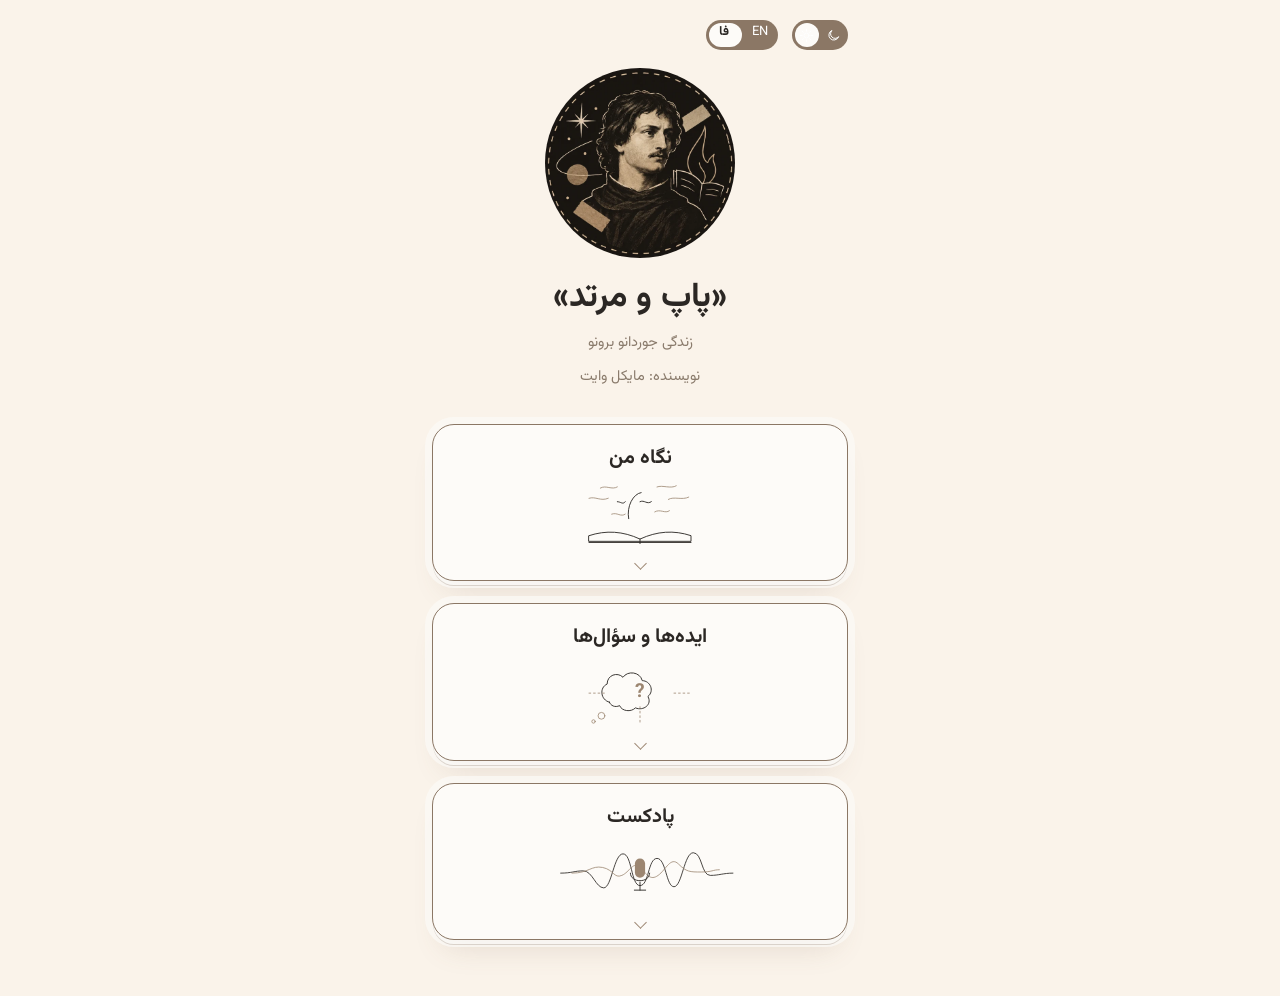
==== commit ce1759e3: "Update index.html" ====
--- a/index.html
+++ b/index.html
@@ -133,7 +133,7 @@
 
 <script>
 const T={
-fa:{m1:"شاید نتوان مطابق با نقطه نظر عموم مردم جوردانو برونو را اولین شهید راه علم دانست ولی به حق می‌توان وی را اولین شهید راه آزادی اندیشه برای نوع بشر متصور شد.",m2:"جوردانو برونو در زندگی خود رکورد جالبی دارد و آن این است که از طرف هر سه فرقه بزرگ مسیحی طرد شد. کاتولیک‌ها وی را از رم راندند. کالوینیست‌ها از ژنو و لوتری‌ها از آلمان.",m3:"زندگی برونو ستخوش تناقض‌هایی جالب توجه و مطالعه است. نولان در زمانی به قتل رسید که ساختارهای خشک قرون وسطایی تا حد زیادی مضمحل شده بودند. برونو در انتهای عصری مطرود کلیسا شد که در طول آن خود واتیکان بزرگانی نظیر میکل آنژ و رافائل را به کار گرفته بود تا آثاری مثل آفرینش، داوری اخروی و مکتب آتن را خلق کنند.",m4:"به راستی که ترس کلیسا از صدور حکم اعدام برونو بیش از بیم برونو از پذیرش آن بود.",i1:"هنر حافظه چیست؟",i2:"فلسفه طبیعی، فیلسوفان طبیعی و ارتباط آن با علوم خفیه.",i3:"پژوهش در رابطه نظریه وحدت شناخت.",i4:"تحقیق درمورد چیستی مکتب کالوینیسم.",i5:"ملرتین لوتر، آمرزش نامه ها و تز ۹۵ بندی",title:"«پاپ و مرتد»",tag:"زندگی جوردانو برونو",author:"نویسنده: مایکل وایت",c1:"طرز فکر",c2:"ایده‌ها و سؤال‌ها",c3:"پادکست",back:"→ بازگشت",
+fa:{m1:"شاید نتوان مطابق با نقطه نظر عموم مردم جوردانو برونو را اولین شهید راه علم دانست ولی به حق می‌توان وی را اولین شهید راه آزادی اندیشه برای نوع بشر متصور شد.",m2:"جوردانو برونو در زندگی خود رکورد جالبی دارد و آن این است که از طرف هر سه فرقه بزرگ مسیحی طرد شد. کاتولیک‌ها وی را از رم راندند. کالوینیست‌ها از ژنو و لوتری‌ها از آلمان.",m3:"زندگی برونو دستخوش تناقض‌هایی جالب توجه و مطالعه است. نولان در زمانی به قتل رسید که ساختارهای خشک قرون وسطایی تا حد زیادی مضمحل شده بودند. برونو در انتهای عصری مطرود کلیسا شد که در طول آن خود واتیکان بزرگانی نظیر میکل آنژ و رافائل را به کار گرفته بود تا آثاری مثل آفرینش، داوری اخروی و مکتب آتن را خلق کنند.",m4:"به راستی که ترس کلیسا از صدور حکم اعدام برونو بیش از بیم برونو از پذیرش آن بود.",i1:"هنر حافظه چیست؟",i2:"فلسفه طبیعی، فیلسوفان طبیعی و ارتباط آن با علوم خفیه.",i3:"پژوهش در رابطه نظریه وحدت شناخت.",i4:"تحقیق درمورد چیستی مکتب کالوینیسم.",i5:"ملرتین لوتر، آمرزش نامه ها و تز ۹۵ بندی",title:"«پاپ و مرتد»",tag:"زندگی جوردانو برونو",author:"نویسنده: مایکل وایت",c1:"نگاه من ",c2:"ایده‌ها و سؤال‌ها",c3:"پادکست",back:"→ بازگشت",
 t1:"این کتاب چطور جهان را می‌بیند",t2:"آنچه کتاب در ذهن برانگیخت",t3:"گفت‌وگو درباره کتاب",
 e1:"نخستین یادداشت",e2:"یادداشت دوم",q1:"نخستین پرسش",q2:"پرسش دوم",ep1:"قسمت اول",
 p1:"متن یادداشت را اینجا بنویس.",p2:"پرسش یا ایده را اینجا بنویس.",p3:"فایل صوتی را در پوشه audio بگذار و آدرسش را اینجا بنویس."},
